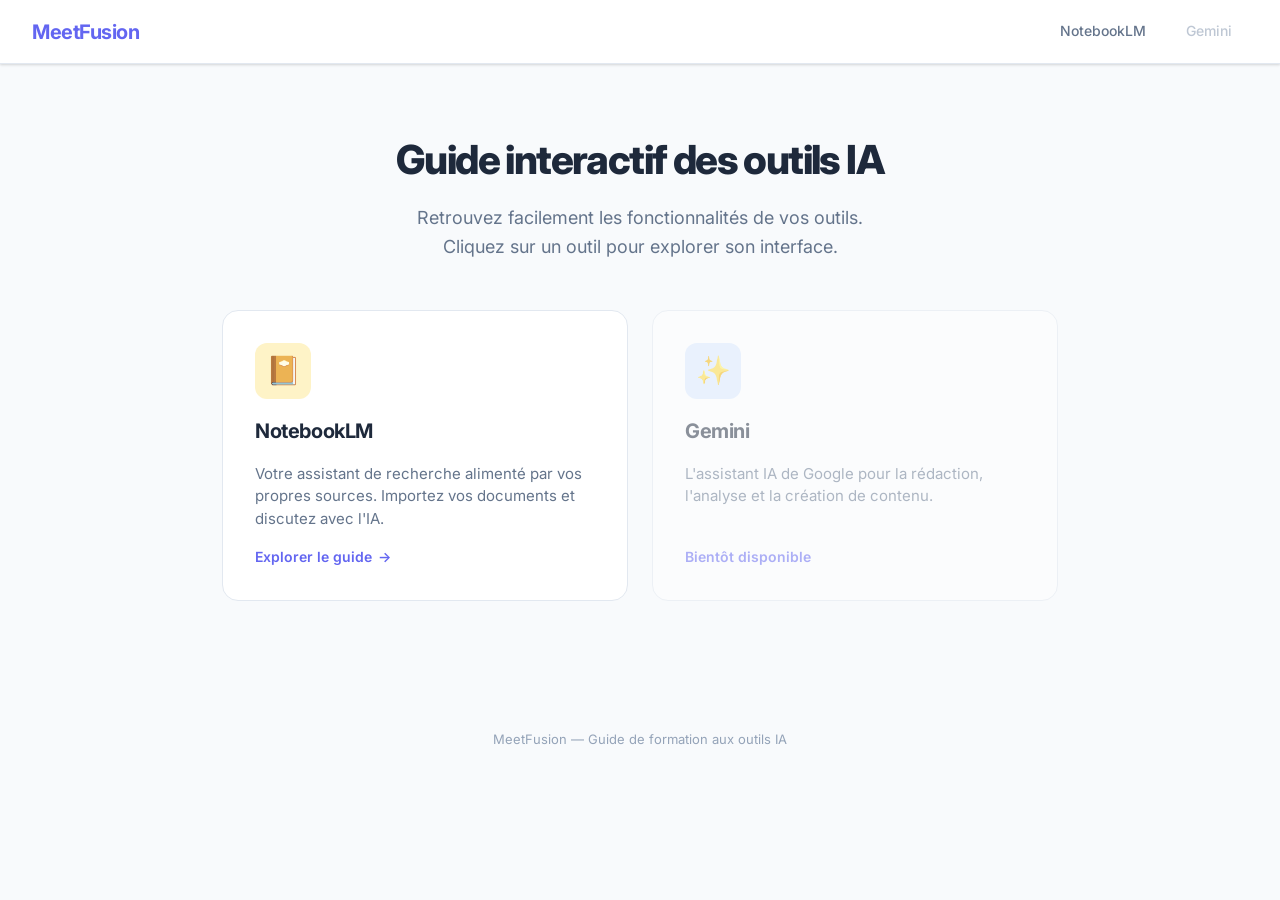
==== index.html @ b71f53bb "Initial commit - Guide interactif NotebookLM Co-Authored-By: Claude Opus 4.6 <noreply@anthropic.com>" ====
<!DOCTYPE html>
<html lang="fr">
<head>
  <meta charset="UTF-8">
  <meta name="viewport" content="width=device-width, initial-scale=1.0">
  <title>MeetFusion - Guide interactif des outils IA</title>
  <link rel="preconnect" href="https://fonts.googleapis.com">
  <link rel="preconnect" href="https://fonts.gstatic.com" crossorigin>
  <link href="https://fonts.googleapis.com/css2?family=Inter:wght@400;500;600;700;800&display=swap" rel="stylesheet">
  <link rel="stylesheet" href="style.css">
</head>
<body>

  <nav class="navbar">
    <a href="index.html" class="nav-brand">MeetFusion</a>
    <div class="nav-links">
      <a href="notebooklm.html">NotebookLM</a>
      <a href="#" class="disabled">Gemini</a>
    </div>
  </nav>

  <main class="landing">
    <section class="hero">
      <h1>Guide interactif des outils IA</h1>
      <p>Retrouvez facilement les fonctionnalités de vos outils. Cliquez sur un outil pour explorer son interface.</p>
    </section>

    <div class="tools-grid">
      <a href="notebooklm.html" class="tool-card">
        <div class="tool-icon notebooklm">&#128212;</div>
        <h2>NotebookLM</h2>
        <p>Votre assistant de recherche alimenté par vos propres sources. Importez vos documents et discutez avec l'IA.</p>
        <span class="card-link">Explorer le guide <span class="arrow">&rarr;</span></span>
      </a>

      <div class="tool-card disabled">
        <div class="tool-icon gemini">&#10024;</div>
        <h2>Gemini</h2>
        <p>L'assistant IA de Google pour la rédaction, l'analyse et la création de contenu.</p>
        <span class="card-link">Bientôt disponible</span>
      </div>
    </div>
  </main>

  <footer class="site-footer">
    MeetFusion &mdash; Guide de formation aux outils IA
  </footer>

</body>
</html>
---- style.css ----
/* ===========================
   MeetFusion - Guide Interactif
   =========================== */

/* --- Variables & Base --- */
:root {
  --primary: #6366F1;
  --primary-hover: #4F46E5;
  --primary-light: #EEF2FF;
  --accent: #F97316;
  --accent-hover: #EA580C;
  --accent-light: #FFF7ED;
  --bg: #F8FAFC;
  --bg-card: #FFFFFF;
  --text: #1E293B;
  --text-secondary: #64748B;
  --text-light: #94A3B8;
  --border: #E2E8F0;
  --shadow: 0 1px 3px rgba(0,0,0,0.1), 0 1px 2px rgba(0,0,0,0.06);
  --shadow-md: 0 4px 6px -1px rgba(0,0,0,0.1), 0 2px 4px -2px rgba(0,0,0,0.1);
  --shadow-lg: 0 10px 15px -3px rgba(0,0,0,0.1), 0 4px 6px -4px rgba(0,0,0,0.1);
  --shadow-xl: 0 20px 25px -5px rgba(0,0,0,0.1), 0 8px 10px -6px rgba(0,0,0,0.1);
  --radius: 12px;
  --radius-sm: 8px;
  --radius-lg: 16px;
}

*, *::before, *::after {
  box-sizing: border-box;
  margin: 0;
  padding: 0;
}

html {
  scroll-behavior: smooth;
}

body {
  font-family: 'Inter', -apple-system, BlinkMacSystemFont, 'Segoe UI', Roboto, sans-serif;
  background: var(--bg);
  color: var(--text);
  line-height: 1.6;
  min-height: 100vh;
}

/* --- Navigation --- */
.navbar {
  background: var(--bg-card);
  border-bottom: 1px solid var(--border);
  padding: 0 2rem;
  height: 64px;
  display: flex;
  align-items: center;
  justify-content: space-between;
  position: sticky;
  top: 0;
  z-index: 100;
  box-shadow: var(--shadow);
}

.nav-brand {
  font-size: 1.25rem;
  font-weight: 700;
  color: var(--primary);
  text-decoration: none;
  letter-spacing: -0.025em;
}

.nav-links {
  display: flex;
  gap: 0.5rem;
}

.nav-links a {
  padding: 0.5rem 1rem;
  border-radius: var(--radius-sm);
  text-decoration: none;
  color: var(--text-secondary);
  font-size: 0.875rem;
  font-weight: 500;
  transition: all 0.2s;
}

.nav-links a:hover {
  color: var(--text);
  background: var(--bg);
}

.nav-links a.active {
  color: var(--primary);
  background: var(--primary-light);
}

.nav-links a.disabled {
  color: var(--text-light);
  cursor: not-allowed;
  opacity: 0.6;
}

.nav-links a.disabled:hover {
  background: none;
  color: var(--text-light);
}

/* --- Landing Page --- */
.landing {
  max-width: 900px;
  margin: 0 auto;
  padding: 4rem 2rem;
}

.hero {
  text-align: center;
  margin-bottom: 3rem;
}

.hero h1 {
  font-size: 2.5rem;
  font-weight: 800;
  letter-spacing: -0.04em;
  color: var(--text);
  margin-bottom: 0.75rem;
}

.hero p {
  font-size: 1.125rem;
  color: var(--text-secondary);
  max-width: 500px;
  margin: 0 auto;
}

.tools-grid {
  display: grid;
  grid-template-columns: repeat(auto-fit, minmax(280px, 1fr));
  gap: 1.5rem;
}

.tool-card {
  background: var(--bg-card);
  border: 1px solid var(--border);
  border-radius: var(--radius-lg);
  padding: 2rem;
  text-decoration: none;
  color: inherit;
  transition: all 0.3s;
  display: flex;
  flex-direction: column;
  gap: 1rem;
}

.tool-card:hover {
  border-color: var(--primary);
  box-shadow: var(--shadow-lg);
  transform: translateY(-2px);
}

.tool-card.disabled {
  opacity: 0.5;
  cursor: not-allowed;
}

.tool-card.disabled:hover {
  border-color: var(--border);
  box-shadow: none;
  transform: none;
}

.tool-icon {
  width: 56px;
  height: 56px;
  border-radius: var(--radius);
  display: flex;
  align-items: center;
  justify-content: center;
  font-size: 1.75rem;
}

.tool-icon.notebooklm {
  background: #FEF3C7;
}

.tool-icon.gemini {
  background: #DBEAFE;
}

.tool-card h2 {
  font-size: 1.25rem;
  font-weight: 700;
  letter-spacing: -0.02em;
}

.tool-card p {
  font-size: 0.9375rem;
  color: var(--text-secondary);
  line-height: 1.5;
}

.tool-card .card-link {
  font-size: 0.875rem;
  font-weight: 600;
  color: var(--primary);
  display: flex;
  align-items: center;
  gap: 0.375rem;
  margin-top: auto;
}

.tool-card .card-link .arrow {
  transition: transform 0.2s;
}

.tool-card:hover .card-link .arrow {
  transform: translateX(4px);
}

/* --- Guide Page --- */
.guide-page {
  max-width: 1400px;
  margin: 0 auto;
  padding: 2rem;
}

.guide-header {
  text-align: center;
  margin-bottom: 1.5rem;
}

.guide-header h1 {
  font-size: 1.75rem;
  font-weight: 700;
  letter-spacing: -0.03em;
  margin-bottom: 0.375rem;
}

.guide-header p {
  color: var(--text-secondary);
  font-size: 0.9375rem;
}

/* --- Screenshot & Hotspots --- */
.screenshot-container {
  position: relative;
  width: 100%;
  border-radius: var(--radius-lg);
  overflow: hidden;
  box-shadow: var(--shadow-xl);
  border: 1px solid var(--border);
  background: #1a1a2e;
}

.screenshot-img {
  display: block;
  width: 100%;
  height: auto;
}

.screenshot-placeholder {
  display: flex;
  align-items: center;
  justify-content: center;
  min-height: 400px;
  background: linear-gradient(135deg, #1a1a2e 0%, #16213e 100%);
  color: #94A3B8;
  font-size: 1rem;
  text-align: center;
  padding: 2rem;
}

/* Hotspot button */
.hotspot {
  position: absolute;
  transform: translate(-50%, -50%);
  width: 40px;
  height: 40px;
  border-radius: 50%;
  border: 3px solid #fff;
  background: var(--accent);
  color: #fff;
  cursor: pointer;
  display: flex;
  align-items: center;
  justify-content: center;
  font-size: 0;
  z-index: 10;
  transition: all 0.2s ease;
  box-shadow: 0 2px 8px rgba(249, 115, 22, 0.5);
  outline: none;
}

.hotspot:hover {
  transform: translate(-50%, -50%) scale(1.15);
  box-shadow: 0 4px 16px rgba(249, 115, 22, 0.6);
}

.hotspot:active {
  transform: translate(-50%, -50%) scale(1.05);
}

.hotspot-number {
  font-size: 1rem;
  font-weight: 700;
  line-height: 1;
}

/* Pulse animation ring */
.hotspot-pulse {
  position: absolute;
  top: -3px;
  left: -3px;
  right: -3px;
  bottom: -3px;
  border-radius: 50%;
  border: 2px solid var(--accent);
  animation: hotspot-pulse 2s ease-out infinite;
}

@keyframes hotspot-pulse {
  0% {
    transform: scale(1);
    opacity: 0.8;
  }
  70% {
    transform: scale(1.8);
    opacity: 0;
  }
  100% {
    transform: scale(1.8);
    opacity: 0;
  }
}

/* Tooltip on hover */
.hotspot[data-tooltip]::after {
  content: attr(data-tooltip);
  position: absolute;
  bottom: calc(100% + 10px);
  left: 50%;
  transform: translateX(-50%);
  background: var(--text);
  color: #fff;
  padding: 0.375rem 0.75rem;
  border-radius: 6px;
  font-size: 0.8125rem;
  font-weight: 500;
  white-space: nowrap;
  opacity: 0;
  visibility: hidden;
  transition: all 0.2s;
  pointer-events: none;
  box-shadow: var(--shadow-md);
}

.hotspot[data-tooltip]:hover::after {
  opacity: 1;
  visibility: visible;
}

/* --- Zone highlight --- */
.zone-highlight {
  position: absolute;
  border: 2px dashed transparent;
  border-radius: var(--radius-sm);
  background: transparent;
  transition: all 0.3s ease;
  pointer-events: none;
  z-index: 5;
}

.zone-highlight.active {
  border-color: var(--accent);
  background: rgba(249, 115, 22, 0.08);
}

/* --- Modal --- */
.modal-overlay {
  position: fixed;
  top: 0;
  left: 0;
  right: 0;
  bottom: 0;
  background: rgba(15, 23, 42, 0.6);
  backdrop-filter: blur(4px);
  -webkit-backdrop-filter: blur(4px);
  display: flex;
  align-items: center;
  justify-content: center;
  z-index: 1000;
  opacity: 0;
  visibility: hidden;
  transition: opacity 0.3s ease, visibility 0.3s ease;
  padding: 1rem;
}

.modal-overlay.active {
  opacity: 1;
  visibility: visible;
}

.modal {
  background: var(--bg-card);
  border-radius: var(--radius-lg);
  box-shadow: var(--shadow-xl);
  width: 100%;
  max-width: 580px;
  max-height: 85vh;
  overflow-y: auto;
  transform: translateY(20px) scale(0.96);
  transition: transform 0.3s ease;
}

.modal-overlay.active .modal {
  transform: translateY(0) scale(1);
}

.modal-close {
  position: absolute;
  top: 1rem;
  right: 1rem;
  width: 36px;
  height: 36px;
  border-radius: 50%;
  border: none;
  background: var(--bg);
  color: var(--text-secondary);
  font-size: 1.25rem;
  cursor: pointer;
  display: flex;
  align-items: center;
  justify-content: center;
  transition: all 0.2s;
  z-index: 1;
}

.modal-close:hover {
  background: var(--border);
  color: var(--text);
}

.modal-inner {
  position: relative;
  padding: 2rem;
}

.modal-header {
  display: flex;
  align-items: center;
  gap: 0.875rem;
  margin-bottom: 1.25rem;
  padding-right: 2rem;
}

.modal-badge {
  width: 36px;
  height: 36px;
  border-radius: 50%;
  background: var(--accent);
  color: #fff;
  display: flex;
  align-items: center;
  justify-content: center;
  font-weight: 700;
  font-size: 0.9375rem;
  flex-shrink: 0;
}

.modal-title {
  font-size: 1.25rem;
  font-weight: 700;
  letter-spacing: -0.02em;
}

/* --- Modal Body Content --- */
.modal-body p {
  margin-bottom: 0.75rem;
  font-size: 0.9375rem;
  color: var(--text);
  line-height: 1.7;
}

.modal-body h3 {
  font-size: 0.9375rem;
  font-weight: 700;
  color: var(--text);
  margin-top: 1.25rem;
  margin-bottom: 0.5rem;
  padding-bottom: 0.375rem;
  border-bottom: 1px solid var(--border);
}

.modal-body ul {
  margin-bottom: 0.75rem;
  padding-left: 1.25rem;
}

.modal-body li {
  font-size: 0.9375rem;
  margin-bottom: 0.375rem;
  line-height: 1.6;
  color: var(--text);
}

.modal-body li strong {
  color: var(--text);
}

.modal-body .highlight-box {
  background: var(--accent-light);
  border-left: 3px solid var(--accent);
  padding: 0.75rem 1rem;
  border-radius: 0 var(--radius-sm) var(--radius-sm) 0;
  margin: 1rem 0;
  font-size: 0.875rem;
}

/* --- Modal Footer --- */
.modal-footer {
  padding: 1rem 2rem;
  border-top: 1px solid var(--border);
  background: var(--bg);
  border-radius: 0 0 var(--radius-lg) var(--radius-lg);
}

.modal-footer:empty {
  display: none;
}

.modal-link {
  display: inline-flex;
  align-items: center;
  gap: 0.375rem;
  color: var(--primary);
  font-weight: 600;
  font-size: 0.875rem;
  text-decoration: none;
  transition: gap 0.2s;
}

.modal-link:hover {
  gap: 0.625rem;
}

/* --- Breadcrumb --- */
.breadcrumb {
  display: flex;
  align-items: center;
  gap: 0.5rem;
  margin-bottom: 1rem;
  font-size: 0.875rem;
}

.breadcrumb a {
  color: var(--text-secondary);
  text-decoration: none;
}

.breadcrumb a:hover {
  color: var(--primary);
}

.breadcrumb .separator {
  color: var(--text-light);
}

.breadcrumb .current {
  color: var(--text);
  font-weight: 500;
}

/* --- Légende --- */
.legend {
  display: flex;
  align-items: center;
  justify-content: center;
  gap: 0.5rem;
  margin-top: 1rem;
  font-size: 0.8125rem;
  color: var(--text-light);
}

.legend-dot {
  width: 12px;
  height: 12px;
  border-radius: 50%;
  background: var(--accent);
  border: 2px solid #fff;
  box-shadow: 0 1px 3px rgba(249, 115, 22, 0.4);
}

/* --- Footer --- */
.site-footer {
  text-align: center;
  padding: 2rem;
  color: var(--text-light);
  font-size: 0.8125rem;
  margin-top: 2rem;
}

/* --- Responsive --- */
@media (max-width: 768px) {
  .navbar {
    padding: 0 1rem;
  }

  .hero h1 {
    font-size: 1.75rem;
  }

  .landing {
    padding: 2rem 1rem;
  }

  .guide-page {
    padding: 1rem;
  }

  .guide-header h1 {
    font-size: 1.375rem;
  }

  .hotspot {
    width: 32px;
    height: 32px;
    border-width: 2px;
  }

  .hotspot-number {
    font-size: 0.8125rem;
  }

  .hotspot[data-tooltip]::after {
    display: none;
  }

  .modal {
    max-height: 90vh;
  }

  .modal-inner {
    padding: 1.5rem;
  }

  .modal-footer {
    padding: 0.875rem 1.5rem;
  }

  .modal-title {
    font-size: 1.125rem;
  }
}

@media (max-width: 480px) {
  .nav-links a {
    padding: 0.375rem 0.625rem;
    font-size: 0.8125rem;
  }

  .hotspot {
    width: 28px;
    height: 28px;
  }

  .hotspot-number {
    font-size: 0.75rem;
  }
}
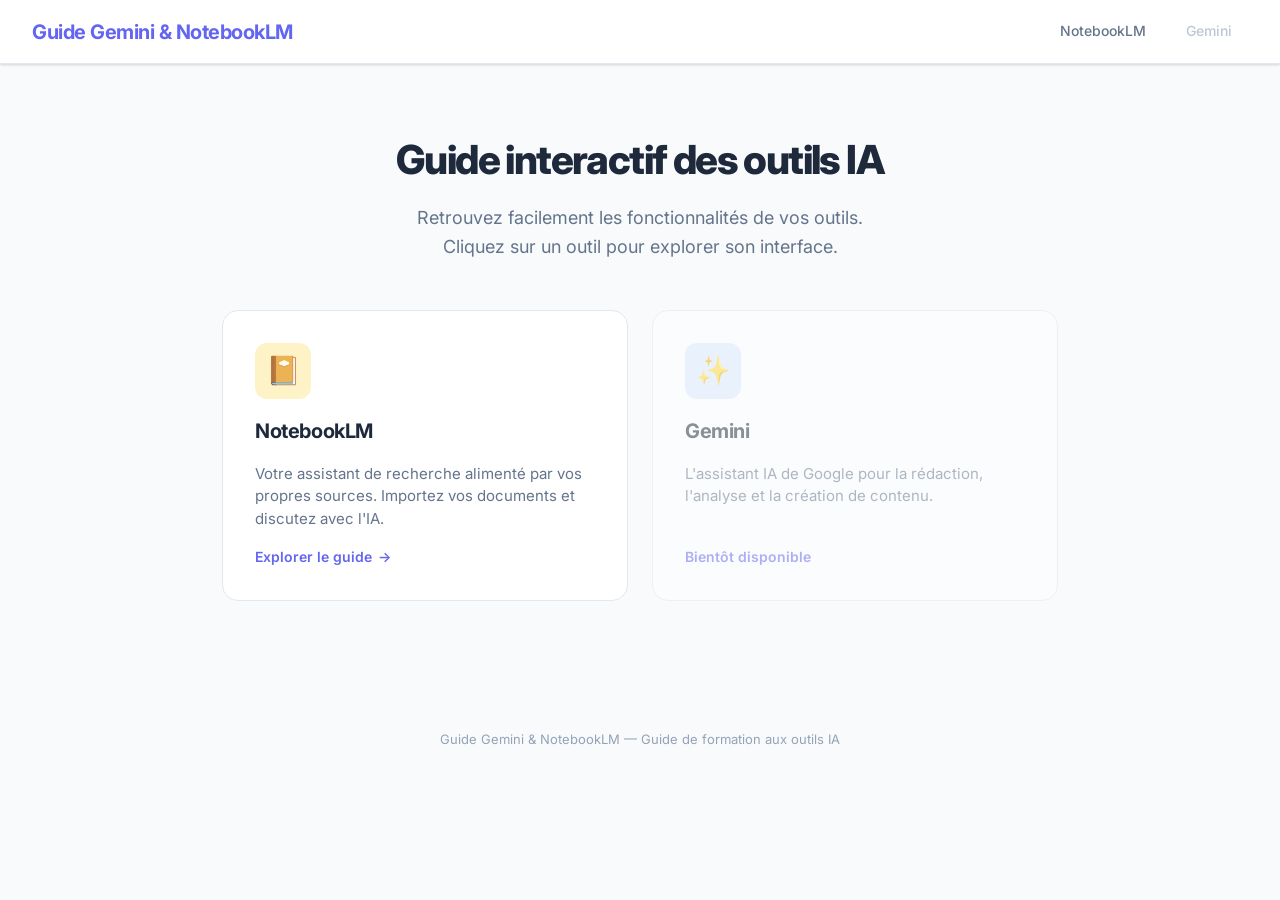
==== commit 2bb8d5b0: "Rename app to Guide Gemini & NotebookLM Co-Authored-By: Claude Opus 4.6 <noreply@anthropic.com>" ====
--- a/index.html
+++ b/index.html
@@ -3,7 +3,7 @@
 <head>
   <meta charset="UTF-8">
   <meta name="viewport" content="width=device-width, initial-scale=1.0">
-  <title>MeetFusion - Guide interactif des outils IA</title>
+  <title>Guide Gemini & NotebookLM</title>
   <link rel="preconnect" href="https://fonts.googleapis.com">
   <link rel="preconnect" href="https://fonts.gstatic.com" crossorigin>
   <link href="https://fonts.googleapis.com/css2?family=Inter:wght@400;500;600;700;800&display=swap" rel="stylesheet">
@@ -12,7 +12,7 @@
 <body>
 
   <nav class="navbar">
-    <a href="index.html" class="nav-brand">MeetFusion</a>
+    <a href="index.html" class="nav-brand">Guide Gemini & NotebookLM</a>
     <div class="nav-links">
       <a href="notebooklm.html">NotebookLM</a>
       <a href="#" class="disabled">Gemini</a>
@@ -43,7 +43,7 @@
   </main>
 
   <footer class="site-footer">
-    MeetFusion &mdash; Guide de formation aux outils IA
+    Guide Gemini & NotebookLM &mdash; Guide de formation aux outils IA
   </footer>
 
 </body>
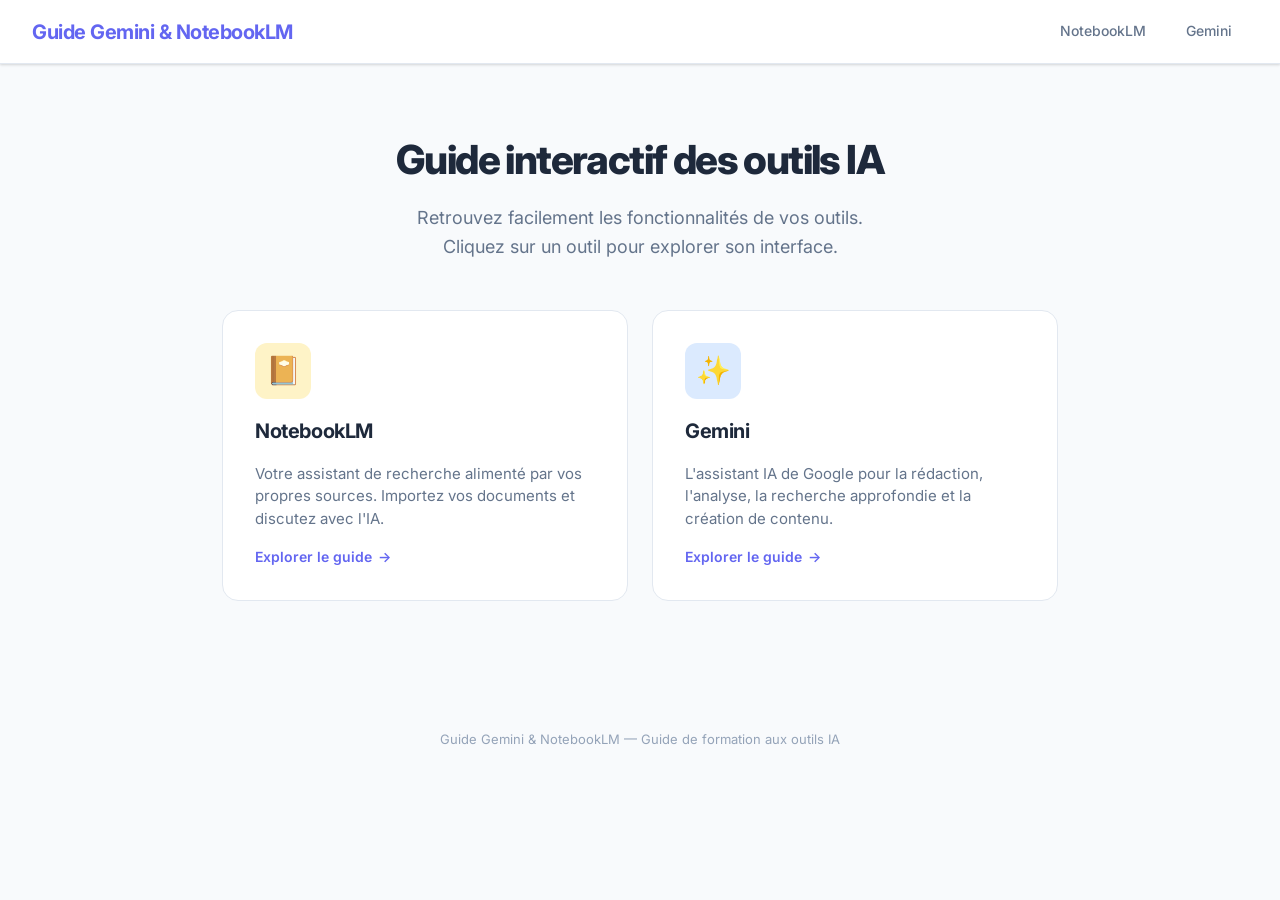
==== commit 59ed85f5: "Activation section Gemini : page 1 + navigation mise à jour - Carte Gemini activée sur l'index (plus" ====
--- a/index.html
+++ b/index.html
@@ -15,7 +15,7 @@
     <a href="index.html" class="nav-brand">Guide Gemini & NotebookLM</a>
     <div class="nav-links">
       <a href="notebooklm.html">NotebookLM</a>
-      <a href="#" class="disabled">Gemini</a>
+      <a href="gemini.html">Gemini</a>
     </div>
   </nav>
 
@@ -33,12 +33,12 @@
         <span class="card-link">Explorer le guide <span class="arrow">&rarr;</span></span>
       </a>
 
-      <div class="tool-card disabled">
+      <a href="gemini.html" class="tool-card">
         <div class="tool-icon gemini">&#10024;</div>
         <h2>Gemini</h2>
-        <p>L'assistant IA de Google pour la rédaction, l'analyse et la création de contenu.</p>
-        <span class="card-link">Bientôt disponible</span>
-      </div>
+        <p>L'assistant IA de Google pour la rédaction, l'analyse, la recherche approfondie et la création de contenu.</p>
+        <span class="card-link">Explorer le guide <span class="arrow">&rarr;</span></span>
+      </a>
     </div>
   </main>
 
--- a/style.css
+++ b/style.css
@@ -232,6 +232,27 @@
   margin-bottom: 0.375rem;
 }
 
+.guide-intro {
+  max-width: 800px;
+  margin: 0.75rem auto 1rem;
+  padding: 1rem 1.5rem;
+  background: var(--primary-light);
+  border-radius: var(--radius);
+  border-left: 4px solid var(--primary);
+}
+
+.guide-intro p {
+  font-size: 0.9375rem;
+  color: var(--text);
+  line-height: 1.7;
+  margin: 0;
+}
+
+.guide-subtitle {
+  color: var(--text-secondary);
+  font-size: 0.9375rem;
+}
+
 .guide-header p {
   color: var(--text-secondary);
   font-size: 0.9375rem;
@@ -586,6 +607,202 @@
   box-shadow: 0 1px 3px rgba(249, 115, 22, 0.4);
 }
 
+/* --- Next Page Banner --- */
+.next-page-banner {
+  display: flex;
+  align-items: center;
+  justify-content: space-between;
+  margin-top: 2rem;
+  padding: 1.5rem 2rem;
+  background: linear-gradient(135deg, var(--primary) 0%, #818CF8 100%);
+  border-radius: var(--radius-lg);
+  text-decoration: none;
+  color: #fff;
+  box-shadow: 0 4px 15px rgba(99, 102, 241, 0.35);
+  transition: all 0.3s ease;
+  overflow: hidden;
+  position: relative;
+}
+
+.next-page-banner::before {
+  content: '';
+  position: absolute;
+  top: -50%;
+  right: -20%;
+  width: 200px;
+  height: 200px;
+  background: rgba(255, 255, 255, 0.08);
+  border-radius: 50%;
+  pointer-events: none;
+}
+
+.next-page-banner:hover {
+  transform: translateY(-2px);
+  box-shadow: 0 8px 25px rgba(99, 102, 241, 0.45);
+}
+
+.next-page-banner:hover .next-page-arrow {
+  transform: translateX(6px);
+}
+
+.next-page-content {
+  display: flex;
+  flex-direction: column;
+  gap: 0.25rem;
+}
+
+.next-page-label {
+  font-size: 0.75rem;
+  text-transform: uppercase;
+  letter-spacing: 0.1em;
+  opacity: 0.8;
+  font-weight: 600;
+}
+
+.next-page-title {
+  font-size: 1.375rem;
+  font-weight: 800;
+  letter-spacing: -0.02em;
+}
+
+.next-page-desc {
+  font-size: 0.875rem;
+  opacity: 0.85;
+  margin-top: 0.125rem;
+}
+
+.next-page-arrow {
+  flex-shrink: 0;
+  transition: transform 0.3s ease;
+  opacity: 0.9;
+}
+
+/* --- Dual Navigation (prev + next side by side) --- */
+.nav-dual {
+  display: flex;
+  gap: 1rem;
+  margin-top: 2rem;
+}
+
+.nav-banner {
+  display: flex;
+  align-items: center;
+  flex: 1;
+  padding: 1.25rem 1.5rem;
+  border-radius: var(--radius-lg);
+  text-decoration: none;
+  color: #fff;
+  transition: all 0.3s ease;
+  overflow: hidden;
+  position: relative;
+  gap: 1rem;
+}
+
+.nav-banner::before {
+  content: '';
+  position: absolute;
+  width: 160px;
+  height: 160px;
+  background: rgba(255, 255, 255, 0.08);
+  border-radius: 50%;
+  pointer-events: none;
+}
+
+.nav-banner-prev {
+  background: linear-gradient(135deg, #64748B 0%, #94A3B8 100%);
+  box-shadow: 0 4px 15px rgba(100, 116, 139, 0.3);
+}
+
+.nav-banner-prev::before {
+  top: -50%;
+  left: -20%;
+}
+
+.nav-banner-prev:hover {
+  transform: translateY(-2px);
+  box-shadow: 0 8px 25px rgba(100, 116, 139, 0.4);
+}
+
+.nav-banner-prev:hover .nav-banner-arrow {
+  transform: translateX(-6px);
+}
+
+.nav-banner-next {
+  background: linear-gradient(135deg, var(--primary) 0%, #818CF8 100%);
+  box-shadow: 0 4px 15px rgba(99, 102, 241, 0.35);
+}
+
+.nav-banner-next::before {
+  top: -50%;
+  right: -20%;
+}
+
+.nav-banner-next:hover {
+  transform: translateY(-2px);
+  box-shadow: 0 8px 25px rgba(99, 102, 241, 0.45);
+}
+
+.nav-banner-next:hover .nav-banner-arrow {
+  transform: translateX(6px);
+}
+
+.nav-banner-content {
+  display: flex;
+  flex-direction: column;
+  gap: 0.2rem;
+  flex: 1;
+}
+
+.nav-banner-label {
+  font-size: 0.7rem;
+  text-transform: uppercase;
+  letter-spacing: 0.1em;
+  opacity: 0.8;
+  font-weight: 600;
+}
+
+.nav-banner-title {
+  font-size: 1.125rem;
+  font-weight: 800;
+  letter-spacing: -0.02em;
+}
+
+.nav-banner-arrow {
+  flex-shrink: 0;
+  transition: transform 0.3s ease;
+  opacity: 0.9;
+}
+
+/* --- Prev Page Banner (legacy, kept for single back links) --- */
+.prev-page-banner {
+  display: flex;
+  align-items: center;
+  gap: 1rem;
+  margin-bottom: 1.5rem;
+  padding: 0.75rem 1.25rem;
+  background: var(--bg-card);
+  border: 1px solid var(--border);
+  border-radius: var(--radius);
+  text-decoration: none;
+  color: var(--text-secondary);
+  font-size: 0.875rem;
+  font-weight: 500;
+  transition: all 0.2s;
+}
+
+.prev-page-banner:hover {
+  color: var(--primary);
+  border-color: var(--primary);
+}
+
+.prev-page-banner:hover .prev-page-arrow {
+  transform: translateX(-4px);
+}
+
+.prev-page-arrow {
+  transition: transform 0.2s;
+}
+
 /* --- Footer --- */
 .site-footer {
   text-align: center;
@@ -617,6 +834,14 @@
     font-size: 1.375rem;
   }
 
+  .nav-dual {
+    flex-direction: column;
+  }
+
+  .nav-banner-title {
+    font-size: 1rem;
+  }
+
   .hotspot {
     width: 32px;
     height: 32px;
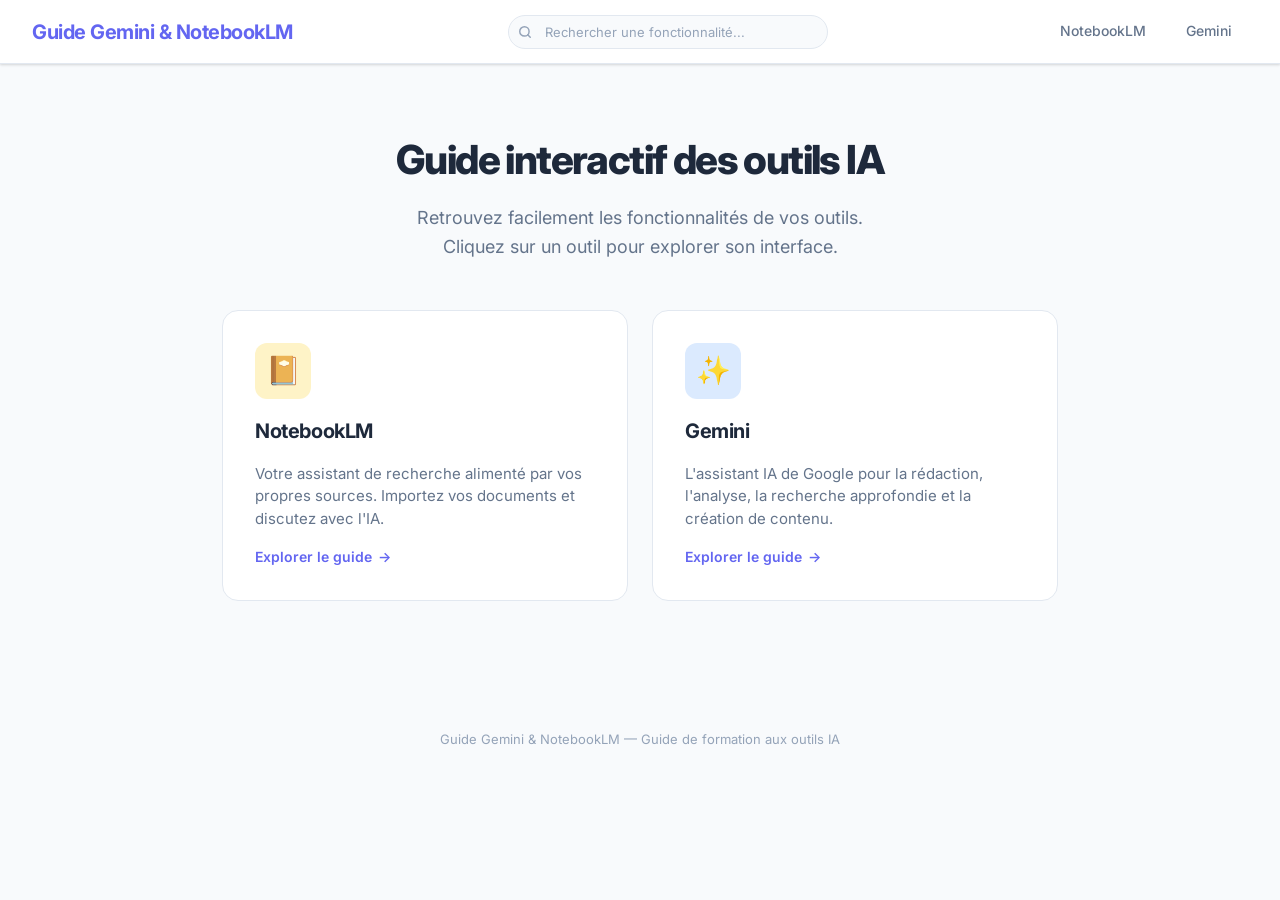
==== commit 9752e10f: "Ajout d'un champ de recherche global dans la navbar - Nouveau fichier search.js avec index de recher" ====
--- a/index.html
+++ b/index.html
@@ -13,6 +13,18 @@
 
   <nav class="navbar">
     <a href="index.html" class="nav-brand">Guide Gemini & NotebookLM</a>
+    <div class="nav-center">
+      <div class="search-container">
+        <div class="search-wrapper">
+          <span class="search-icon">
+            <svg width="14" height="14" viewBox="0 0 24 24" fill="none" stroke="currentColor" stroke-width="2.5" stroke-linecap="round" stroke-linejoin="round"><circle cx="11" cy="11" r="8"/><line x1="21" y1="21" x2="16.65" y2="16.65"/></svg>
+          </span>
+          <input type="text" class="search-input" placeholder="Rechercher une fonctionnalité..." aria-label="Rechercher">
+          <button class="search-clear" aria-label="Effacer">&times;</button>
+        </div>
+        <div class="search-results"></div>
+      </div>
+    </div>
     <div class="nav-links">
       <a href="notebooklm.html">NotebookLM</a>
       <a href="gemini.html">Gemini</a>
@@ -46,5 +58,6 @@
     Guide Gemini & NotebookLM &mdash; Guide de formation aux outils IA
   </footer>
 
+  <script src="search.js"></script>
 </body>
 </html>
--- a/style.css
+++ b/style.css
@@ -66,6 +66,14 @@
   letter-spacing: -0.025em;
 }
 
+.nav-center {
+  display: flex;
+  align-items: center;
+  flex: 1;
+  justify-content: center;
+  padding: 0 1.5rem;
+}
+
 .nav-links {
   display: flex;
   gap: 0.5rem;
@@ -812,10 +820,172 @@
   margin-top: 2rem;
 }
 
+/* --- Search --- */
+.search-container {
+  position: relative;
+  width: 100%;
+  max-width: 320px;
+}
+
+.search-wrapper {
+  position: relative;
+  display: flex;
+  align-items: center;
+}
+
+.search-icon {
+  position: absolute;
+  left: 10px;
+  color: var(--text-light);
+  pointer-events: none;
+  display: flex;
+  align-items: center;
+}
+
+.search-input {
+  width: 100%;
+  padding: 0.5rem 2rem 0.5rem 2.25rem;
+  border: 1px solid var(--border);
+  border-radius: 20px;
+  font-family: inherit;
+  font-size: 0.8125rem;
+  color: var(--text);
+  background: var(--bg);
+  outline: none;
+  transition: all 0.2s;
+}
+
+.search-input::placeholder {
+  color: var(--text-light);
+}
+
+.search-input:focus {
+  border-color: var(--primary);
+  background: var(--bg-card);
+  box-shadow: 0 0 0 3px rgba(99, 102, 241, 0.1);
+}
+
+.search-clear {
+  position: absolute;
+  right: 8px;
+  width: 20px;
+  height: 20px;
+  border: none;
+  background: var(--border);
+  color: var(--text-secondary);
+  border-radius: 50%;
+  cursor: pointer;
+  display: none;
+  align-items: center;
+  justify-content: center;
+  font-size: 0.7rem;
+  line-height: 1;
+  padding: 0;
+  transition: background 0.2s;
+}
+
+.search-clear:hover {
+  background: var(--text-light);
+  color: #fff;
+}
+
+.search-results {
+  position: absolute;
+  top: calc(100% + 6px);
+  left: 0;
+  right: 0;
+  background: var(--bg-card);
+  border: 1px solid var(--border);
+  border-radius: var(--radius);
+  box-shadow: var(--shadow-lg);
+  max-height: 380px;
+  overflow-y: auto;
+  z-index: 200;
+  display: none;
+}
+
+.search-results.active {
+  display: block;
+}
+
+.search-result-item {
+  display: flex;
+  align-items: center;
+  gap: 0.75rem;
+  padding: 0.625rem 1rem;
+  text-decoration: none;
+  color: inherit;
+  transition: background 0.15s;
+  border-bottom: 1px solid var(--border);
+}
+
+.search-result-item:last-child {
+  border-bottom: none;
+}
+
+.search-result-item:hover,
+.search-result-item.focused {
+  background: var(--primary-light);
+}
+
+.search-result-icon {
+  font-size: 1.125rem;
+  flex-shrink: 0;
+  width: 28px;
+  text-align: center;
+}
+
+.search-result-text {
+  display: flex;
+  flex-direction: column;
+  gap: 1px;
+  min-width: 0;
+}
+
+.search-result-title {
+  font-size: 0.8125rem;
+  font-weight: 600;
+  color: var(--text);
+  white-space: nowrap;
+  overflow: hidden;
+  text-overflow: ellipsis;
+}
+
+.search-result-section {
+  font-size: 0.6875rem;
+  color: var(--text-light);
+  white-space: nowrap;
+  overflow: hidden;
+  text-overflow: ellipsis;
+}
+
+.search-no-result {
+  padding: 1rem;
+  text-align: center;
+  font-size: 0.8125rem;
+  color: var(--text-light);
+}
+
 /* --- Responsive --- */
 @media (max-width: 768px) {
   .navbar {
     padding: 0 1rem;
+    flex-wrap: wrap;
+    height: auto;
+    padding-top: 0.5rem;
+    padding-bottom: 0.5rem;
+    gap: 0.5rem;
+  }
+
+  .nav-center {
+    order: 3;
+    width: 100%;
+    padding: 0;
+    padding-bottom: 0.25rem;
+  }
+
+  .search-container {
+    max-width: 100%;
   }
 
   .hero h1 {
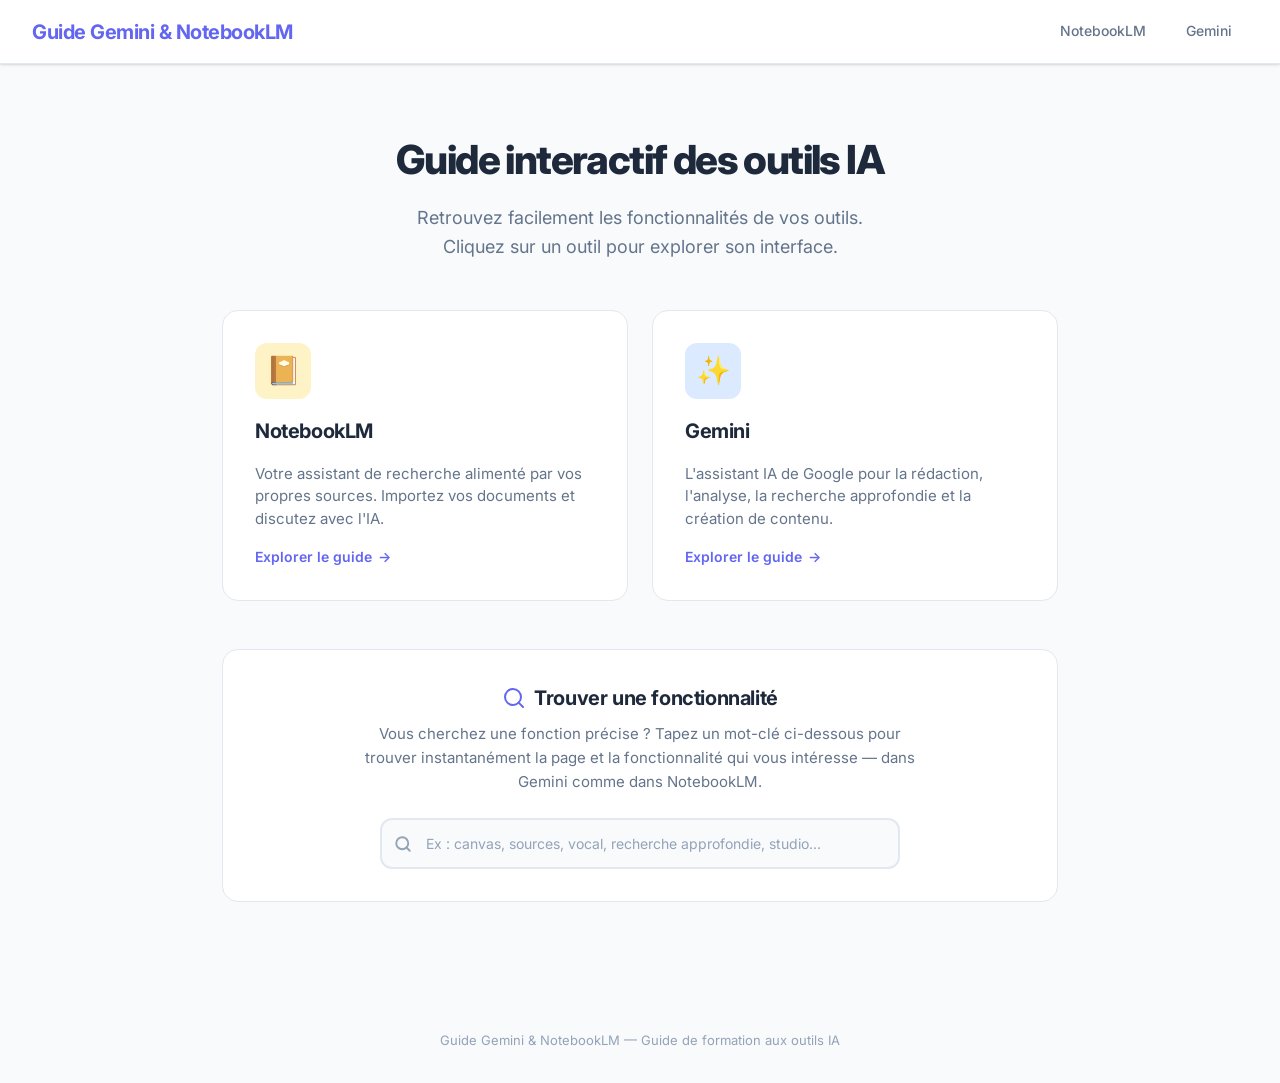
==== commit ded3fcc6: "Refonte recherche + correction zones gemini-page5 - Recherche retirée de la navbar de toutes les pag" ====
--- a/index.html
+++ b/index.html
@@ -13,18 +13,6 @@
 
   <nav class="navbar">
     <a href="index.html" class="nav-brand">Guide Gemini & NotebookLM</a>
-    <div class="nav-center">
-      <div class="search-container">
-        <div class="search-wrapper">
-          <span class="search-icon">
-            <svg width="14" height="14" viewBox="0 0 24 24" fill="none" stroke="currentColor" stroke-width="2.5" stroke-linecap="round" stroke-linejoin="round"><circle cx="11" cy="11" r="8"/><line x1="21" y1="21" x2="16.65" y2="16.65"/></svg>
-          </span>
-          <input type="text" class="search-input" placeholder="Rechercher une fonctionnalité..." aria-label="Rechercher">
-          <button class="search-clear" aria-label="Effacer">&times;</button>
-        </div>
-        <div class="search-results"></div>
-      </div>
-    </div>
     <div class="nav-links">
       <a href="notebooklm.html">NotebookLM</a>
       <a href="gemini.html">Gemini</a>
@@ -52,6 +40,28 @@
         <span class="card-link">Explorer le guide <span class="arrow">&rarr;</span></span>
       </a>
     </div>
+
+    <!-- Recherche rapide -->
+    <section class="search-section">
+      <div class="search-section-header">
+        <svg width="24" height="24" viewBox="0 0 24 24" fill="none" stroke="var(--primary)" stroke-width="2" stroke-linecap="round" stroke-linejoin="round">
+          <circle cx="11" cy="11" r="8"/>
+          <line x1="21" y1="21" x2="16.65" y2="16.65"/>
+        </svg>
+        <h2>Trouver une fonctionnalité</h2>
+      </div>
+      <p class="search-section-desc">Vous cherchez une fonction précise ? Tapez un mot-clé ci-dessous pour trouver instantanément la page et la fonctionnalité qui vous intéresse — dans Gemini comme dans NotebookLM.</p>
+      <div class="search-container search-container-landing">
+        <div class="search-wrapper">
+          <span class="search-icon">
+            <svg width="18" height="18" viewBox="0 0 24 24" fill="none" stroke="currentColor" stroke-width="2.5" stroke-linecap="round" stroke-linejoin="round"><circle cx="11" cy="11" r="8"/><line x1="21" y1="21" x2="16.65" y2="16.65"/></svg>
+          </span>
+          <input type="text" class="search-input" placeholder="Ex : canvas, sources, vocal, recherche approfondie, studio..." aria-label="Rechercher une fonctionnalité">
+          <button class="search-clear" aria-label="Effacer">&times;</button>
+        </div>
+        <div class="search-results"></div>
+      </div>
+    </section>
   </main>
 
   <footer class="site-footer">
--- a/style.css
+++ b/style.css
@@ -66,14 +66,6 @@
   letter-spacing: -0.025em;
 }
 
-.nav-center {
-  display: flex;
-  align-items: center;
-  flex: 1;
-  justify-content: center;
-  padding: 0 1.5rem;
-}
-
 .nav-links {
   display: flex;
   gap: 0.5rem;
@@ -820,13 +812,50 @@
   margin-top: 2rem;
 }
 
-/* --- Search --- */
+/* --- Search Section (Landing Page) --- */
+.search-section {
+  margin-top: 3rem;
+  padding: 2rem;
+  background: var(--bg-card);
+  border: 1px solid var(--border);
+  border-radius: var(--radius-lg);
+  text-align: center;
+}
+
+.search-section-header {
+  display: flex;
+  align-items: center;
+  justify-content: center;
+  gap: 0.5rem;
+  margin-bottom: 0.5rem;
+}
+
+.search-section-header h2 {
+  font-size: 1.25rem;
+  font-weight: 700;
+  color: var(--text);
+  letter-spacing: -0.02em;
+}
+
+.search-section-desc {
+  font-size: 0.9375rem;
+  color: var(--text-secondary);
+  line-height: 1.6;
+  max-width: 560px;
+  margin: 0 auto 1.5rem;
+}
+
 .search-container {
   position: relative;
   width: 100%;
   max-width: 320px;
 }
 
+.search-container-landing {
+  max-width: 520px;
+  margin: 0 auto;
+}
+
 .search-wrapper {
   position: relative;
   display: flex;
@@ -835,7 +864,7 @@
 
 .search-icon {
   position: absolute;
-  left: 10px;
+  left: 14px;
   color: var(--text-light);
   pointer-events: none;
   display: flex;
@@ -844,11 +873,11 @@
 
 .search-input {
   width: 100%;
-  padding: 0.5rem 2rem 0.5rem 2.25rem;
-  border: 1px solid var(--border);
-  border-radius: 20px;
+  padding: 0.875rem 2.5rem 0.875rem 2.75rem;
+  border: 2px solid var(--border);
+  border-radius: var(--radius);
   font-family: inherit;
-  font-size: 0.8125rem;
+  font-size: 0.9375rem;
   color: var(--text);
   background: var(--bg);
   outline: none;
@@ -857,19 +886,20 @@
 
 .search-input::placeholder {
   color: var(--text-light);
+  font-size: 0.875rem;
 }
 
 .search-input:focus {
   border-color: var(--primary);
   background: var(--bg-card);
-  box-shadow: 0 0 0 3px rgba(99, 102, 241, 0.1);
+  box-shadow: 0 0 0 4px rgba(99, 102, 241, 0.12);
 }
 
 .search-clear {
   position: absolute;
-  right: 8px;
-  width: 20px;
-  height: 20px;
+  right: 12px;
+  width: 24px;
+  height: 24px;
   border: none;
   background: var(--border);
   color: var(--text-secondary);
@@ -878,7 +908,7 @@
   display: none;
   align-items: center;
   justify-content: center;
-  font-size: 0.7rem;
+  font-size: 0.8rem;
   line-height: 1;
   padding: 0;
   transition: background 0.2s;
@@ -891,17 +921,18 @@
 
 .search-results {
   position: absolute;
-  top: calc(100% + 6px);
+  top: calc(100% + 8px);
   left: 0;
   right: 0;
   background: var(--bg-card);
   border: 1px solid var(--border);
   border-radius: var(--radius);
   box-shadow: var(--shadow-lg);
-  max-height: 380px;
+  max-height: 400px;
   overflow-y: auto;
   z-index: 200;
   display: none;
+  text-align: left;
 }
 
 .search-results.active {
@@ -911,8 +942,8 @@
 .search-result-item {
   display: flex;
   align-items: center;
-  gap: 0.75rem;
-  padding: 0.625rem 1rem;
+  gap: 0.875rem;
+  padding: 0.75rem 1.25rem;
   text-decoration: none;
   color: inherit;
   transition: background 0.15s;
@@ -929,21 +960,21 @@
 }
 
 .search-result-icon {
-  font-size: 1.125rem;
+  font-size: 1.25rem;
   flex-shrink: 0;
-  width: 28px;
+  width: 32px;
   text-align: center;
 }
 
 .search-result-text {
   display: flex;
   flex-direction: column;
-  gap: 1px;
+  gap: 2px;
   min-width: 0;
 }
 
 .search-result-title {
-  font-size: 0.8125rem;
+  font-size: 0.9375rem;
   font-weight: 600;
   color: var(--text);
   white-space: nowrap;
@@ -952,7 +983,7 @@
 }
 
 .search-result-section {
-  font-size: 0.6875rem;
+  font-size: 0.75rem;
   color: var(--text-light);
   white-space: nowrap;
   overflow: hidden;
@@ -960,9 +991,9 @@
 }
 
 .search-no-result {
-  padding: 1rem;
+  padding: 1.25rem;
   text-align: center;
-  font-size: 0.8125rem;
+  font-size: 0.9375rem;
   color: var(--text-light);
 }
 
@@ -970,22 +1001,6 @@
 @media (max-width: 768px) {
   .navbar {
     padding: 0 1rem;
-    flex-wrap: wrap;
-    height: auto;
-    padding-top: 0.5rem;
-    padding-bottom: 0.5rem;
-    gap: 0.5rem;
-  }
-
-  .nav-center {
-    order: 3;
-    width: 100%;
-    padding: 0;
-    padding-bottom: 0.25rem;
-  }
-
-  .search-container {
-    max-width: 100%;
   }
 
   .hero h1 {
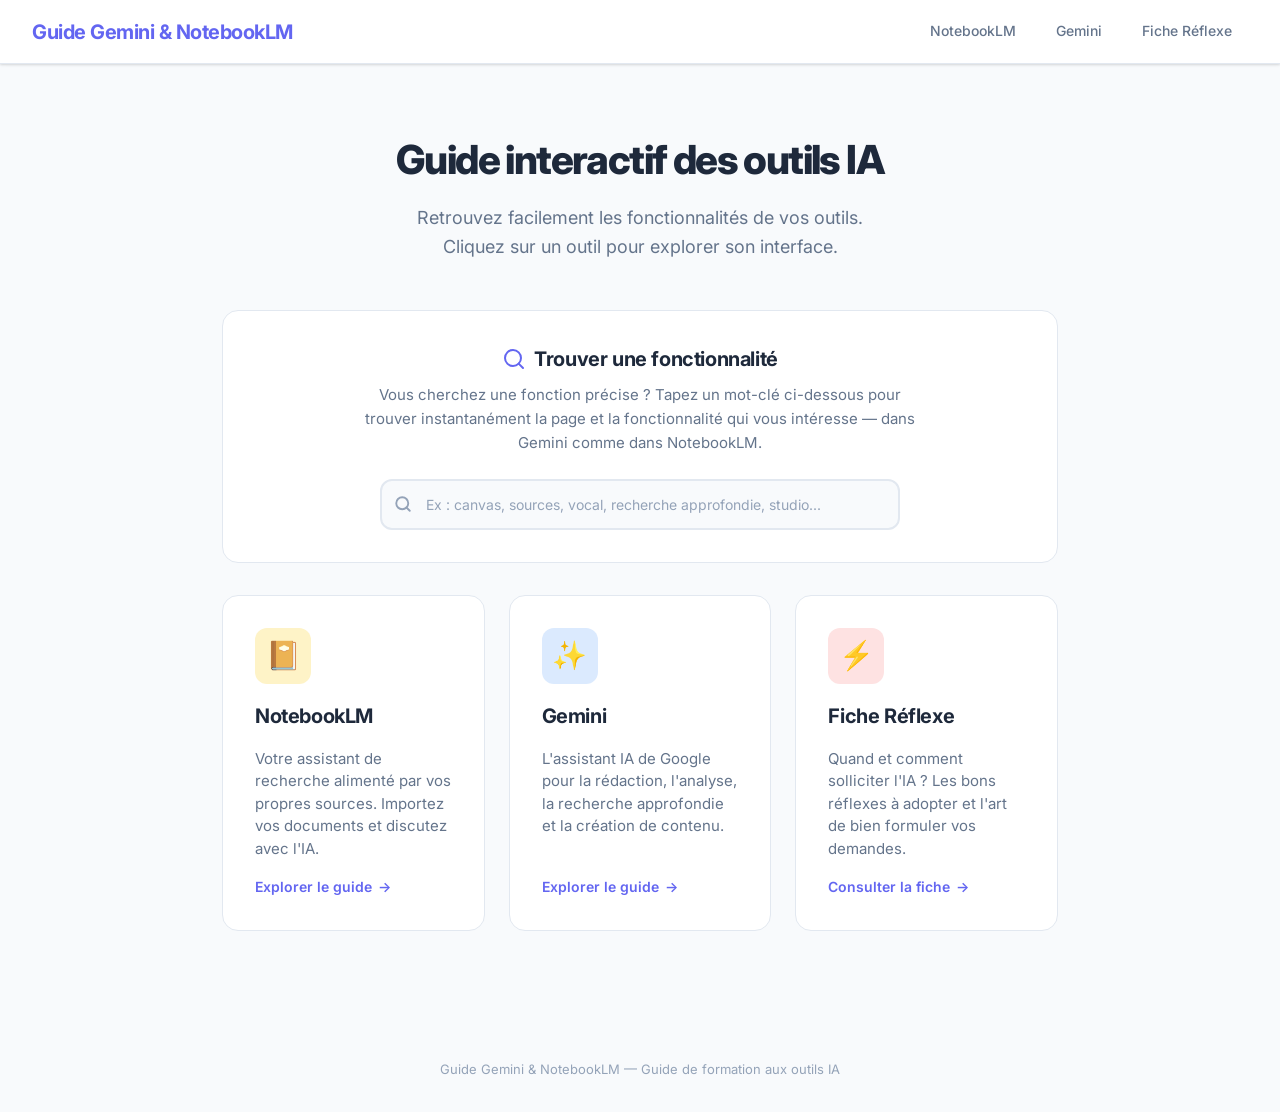
==== commit 9cab605e: "Ajout Fiche Réflexe + réorganisation page d'accueil - Recherche remontée sous le titre, cartes en de" ====
--- a/index.html
+++ b/index.html
@@ -16,6 +16,7 @@
     <div class="nav-links">
       <a href="notebooklm.html">NotebookLM</a>
       <a href="gemini.html">Gemini</a>
+      <a href="reflex.html">Fiche Réflexe</a>
     </div>
   </nav>
 
@@ -24,22 +25,6 @@
       <h1>Guide interactif des outils IA</h1>
       <p>Retrouvez facilement les fonctionnalités de vos outils. Cliquez sur un outil pour explorer son interface.</p>
     </section>
-
-    <div class="tools-grid">
-      <a href="notebooklm.html" class="tool-card">
-        <div class="tool-icon notebooklm">&#128212;</div>
-        <h2>NotebookLM</h2>
-        <p>Votre assistant de recherche alimenté par vos propres sources. Importez vos documents et discutez avec l'IA.</p>
-        <span class="card-link">Explorer le guide <span class="arrow">&rarr;</span></span>
-      </a>
-
-      <a href="gemini.html" class="tool-card">
-        <div class="tool-icon gemini">&#10024;</div>
-        <h2>Gemini</h2>
-        <p>L'assistant IA de Google pour la rédaction, l'analyse, la recherche approfondie et la création de contenu.</p>
-        <span class="card-link">Explorer le guide <span class="arrow">&rarr;</span></span>
-      </a>
-    </div>
 
     <!-- Recherche rapide -->
     <section class="search-section">
@@ -62,6 +47,29 @@
         <div class="search-results"></div>
       </div>
     </section>
+
+    <div class="tools-grid">
+      <a href="notebooklm.html" class="tool-card">
+        <div class="tool-icon notebooklm">&#128212;</div>
+        <h2>NotebookLM</h2>
+        <p>Votre assistant de recherche alimenté par vos propres sources. Importez vos documents et discutez avec l'IA.</p>
+        <span class="card-link">Explorer le guide <span class="arrow">&rarr;</span></span>
+      </a>
+
+      <a href="gemini.html" class="tool-card">
+        <div class="tool-icon gemini">&#10024;</div>
+        <h2>Gemini</h2>
+        <p>L'assistant IA de Google pour la rédaction, l'analyse, la recherche approfondie et la création de contenu.</p>
+        <span class="card-link">Explorer le guide <span class="arrow">&rarr;</span></span>
+      </a>
+
+      <a href="reflex.html" class="tool-card">
+        <div class="tool-icon reflex">&#9889;</div>
+        <h2>Fiche Réflexe</h2>
+        <p>Quand et comment solliciter l'IA ? Les bons réflexes à adopter et l'art de bien formuler vos demandes.</p>
+        <span class="card-link">Consulter la fiche <span class="arrow">&rarr;</span></span>
+      </a>
+    </div>
   </main>
 
   <footer class="site-footer">
--- a/style.css
+++ b/style.css
@@ -131,8 +131,9 @@
 
 .tools-grid {
   display: grid;
-  grid-template-columns: repeat(auto-fit, minmax(280px, 1fr));
+  grid-template-columns: repeat(auto-fit, minmax(250px, 1fr));
   gap: 1.5rem;
+  margin-top: 2rem;
 }
 
 .tool-card {
@@ -181,6 +182,10 @@
 
 .tool-icon.gemini {
   background: #DBEAFE;
+}
+
+.tool-icon.reflex {
+  background: #FEE2E2;
 }
 
 .tool-card h2 {
@@ -814,7 +819,7 @@
 
 /* --- Search Section (Landing Page) --- */
 .search-section {
-  margin-top: 3rem;
+  margin-top: 0;
   padding: 2rem;
   background: var(--bg-card);
   border: 1px solid var(--border);
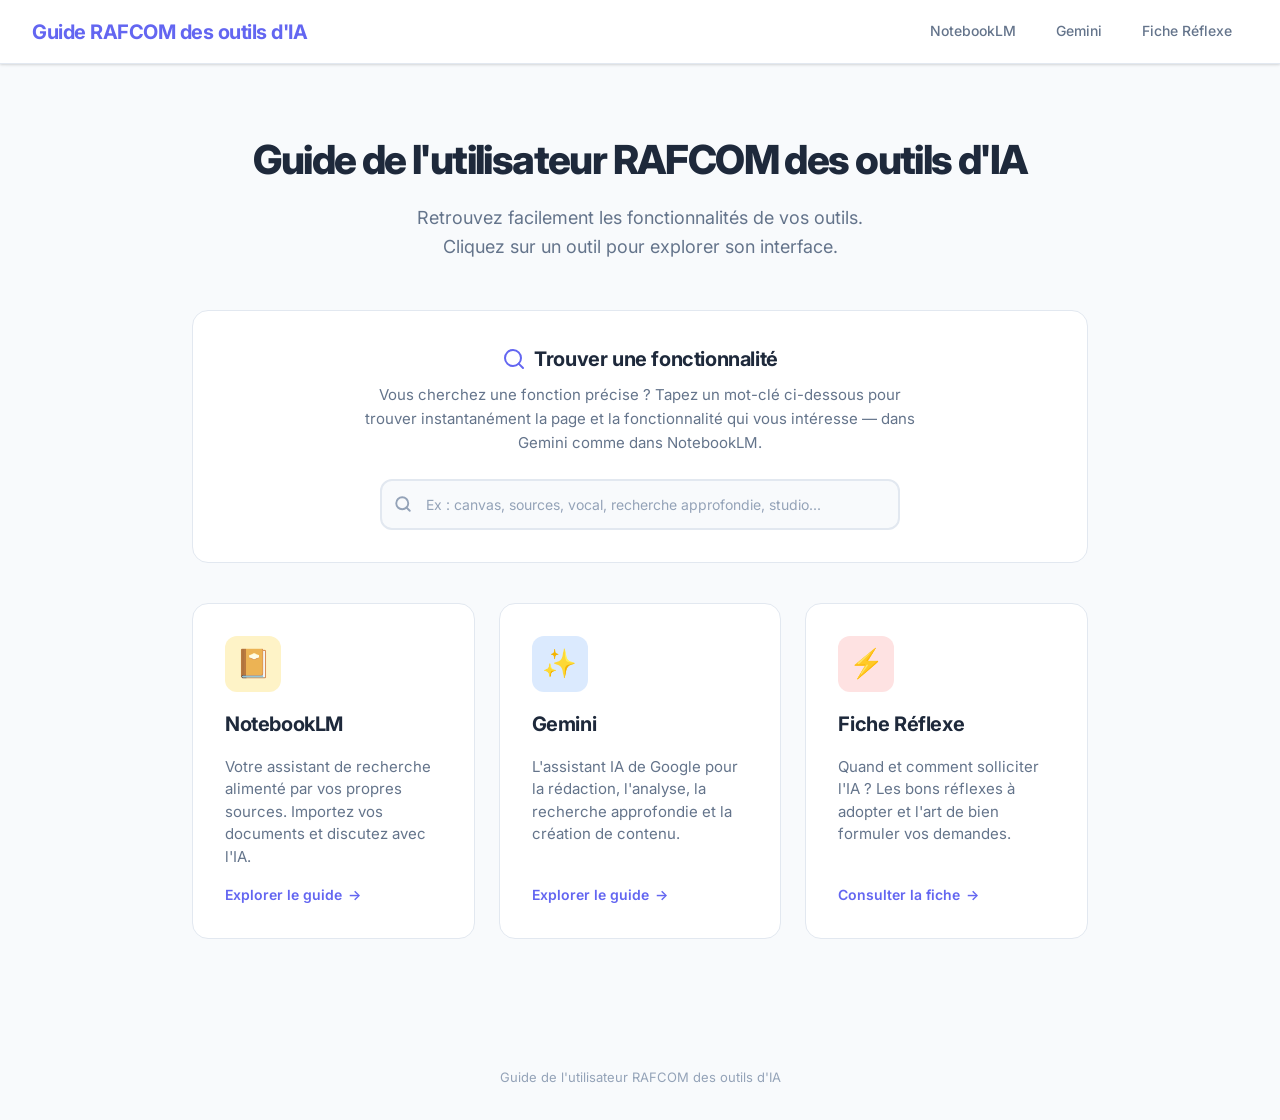
==== commit 28e3d657: "Renommage : Guide de l'utilisateur RAFCOM des outils d'IA Co-Authored-By: Claude Opus 4.6 <noreply@a" ====
--- a/index.html
+++ b/index.html
@@ -3,7 +3,7 @@
 <head>
   <meta charset="UTF-8">
   <meta name="viewport" content="width=device-width, initial-scale=1.0">
-  <title>Guide Gemini & NotebookLM</title>
+  <title>Guide RAFCOM des outils d'IA</title>
   <link rel="preconnect" href="https://fonts.googleapis.com">
   <link rel="preconnect" href="https://fonts.gstatic.com" crossorigin>
   <link href="https://fonts.googleapis.com/css2?family=Inter:wght@400;500;600;700;800&display=swap" rel="stylesheet">
@@ -12,7 +12,7 @@
 <body>
 
   <nav class="navbar">
-    <a href="index.html" class="nav-brand">Guide Gemini & NotebookLM</a>
+    <a href="index.html" class="nav-brand">Guide RAFCOM des outils d'IA</a>
     <div class="nav-links">
       <a href="notebooklm.html">NotebookLM</a>
       <a href="gemini.html">Gemini</a>
@@ -22,7 +22,7 @@
 
   <main class="landing">
     <section class="hero">
-      <h1>Guide interactif des outils IA</h1>
+      <h1>Guide de l'utilisateur RAFCOM des outils d'IA</h1>
       <p>Retrouvez facilement les fonctionnalités de vos outils. Cliquez sur un outil pour explorer son interface.</p>
     </section>
 
@@ -73,7 +73,7 @@
   </main>
 
   <footer class="site-footer">
-    Guide Gemini & NotebookLM &mdash; Guide de formation aux outils IA
+    Guide de l'utilisateur RAFCOM des outils d'IA
   </footer>
 
   <script src="search.js"></script>
--- a/style.css
+++ b/style.css
@@ -104,7 +104,7 @@
 
 /* --- Landing Page --- */
 .landing {
-  max-width: 900px;
+  max-width: 960px;
   margin: 0 auto;
   padding: 4rem 2rem;
 }
@@ -131,9 +131,9 @@
 
 .tools-grid {
   display: grid;
-  grid-template-columns: repeat(auto-fit, minmax(250px, 1fr));
+  grid-template-columns: repeat(3, 1fr);
   gap: 1.5rem;
-  margin-top: 2rem;
+  margin-top: 2.5rem;
 }
 
 .tool-card {
@@ -1016,6 +1016,10 @@
     padding: 2rem 1rem;
   }
 
+  .tools-grid {
+    grid-template-columns: 1fr;
+  }
+
   .guide-page {
     padding: 1rem;
   }
